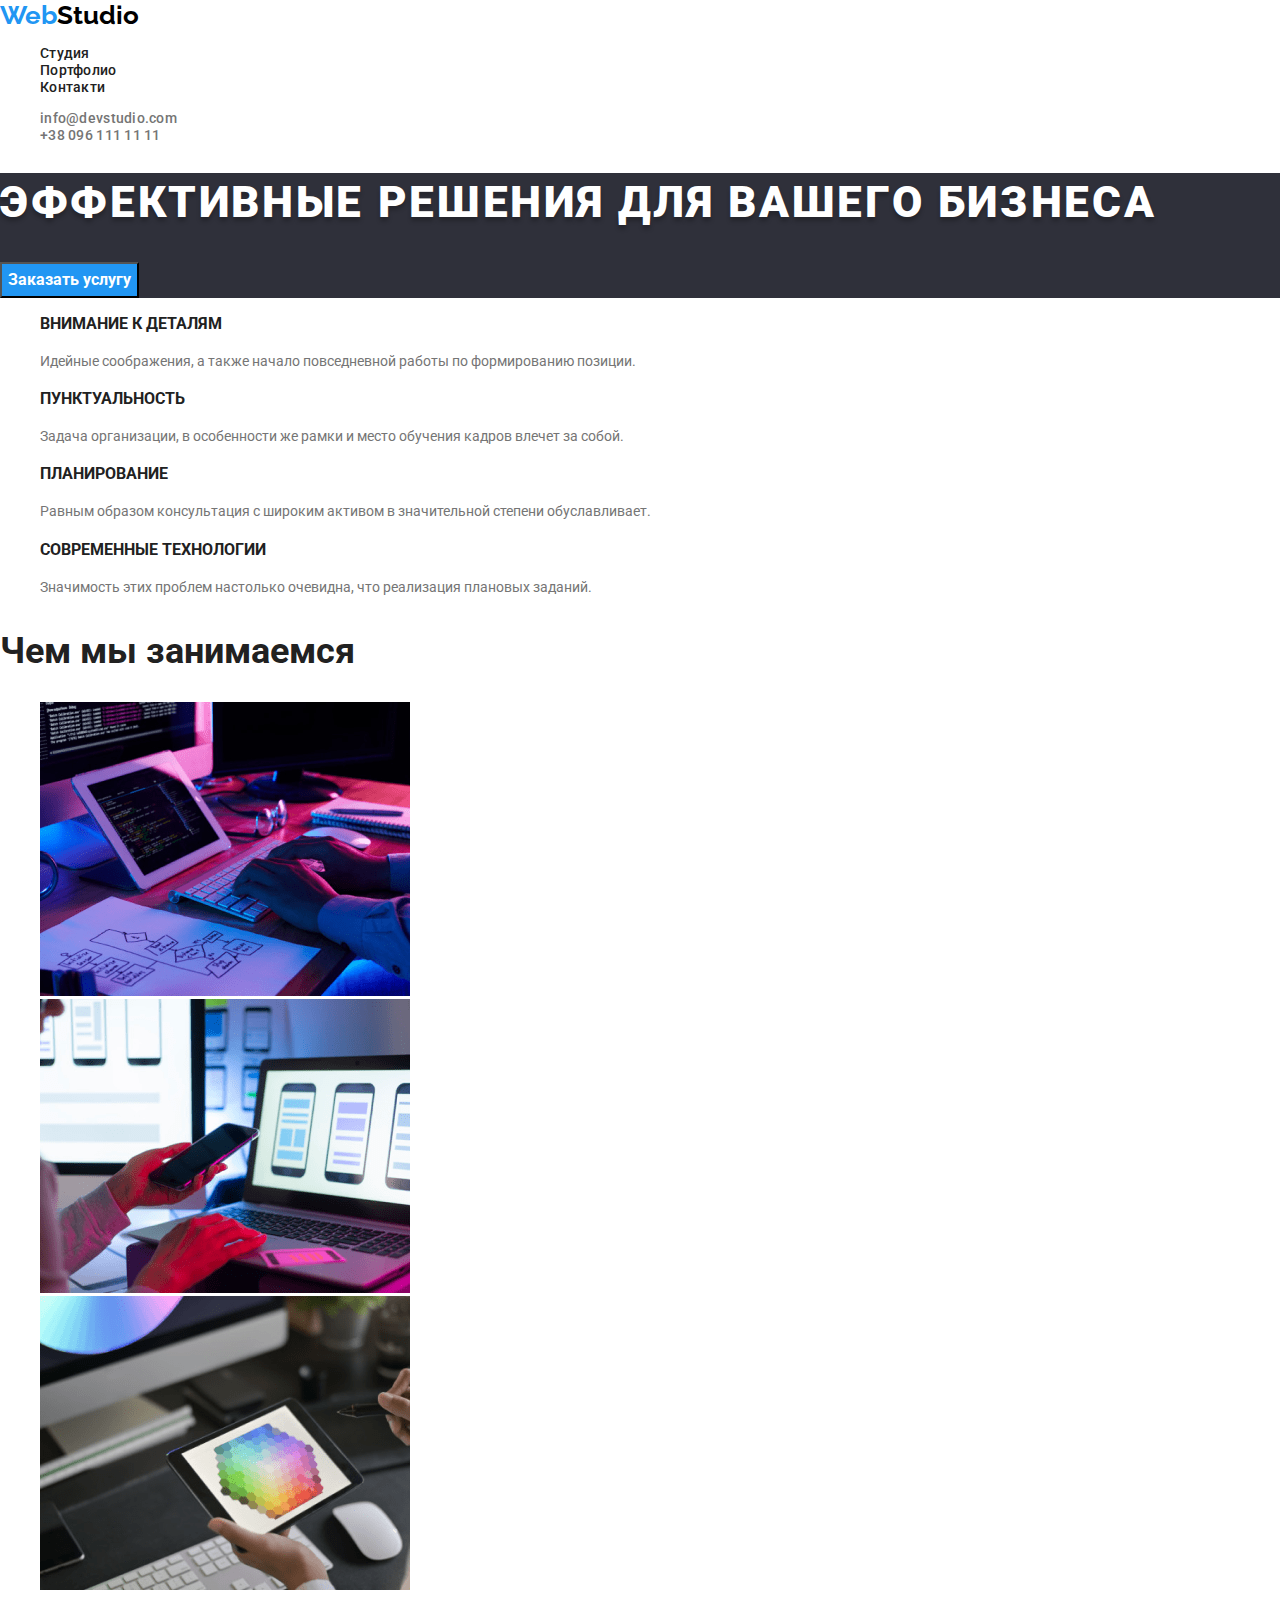
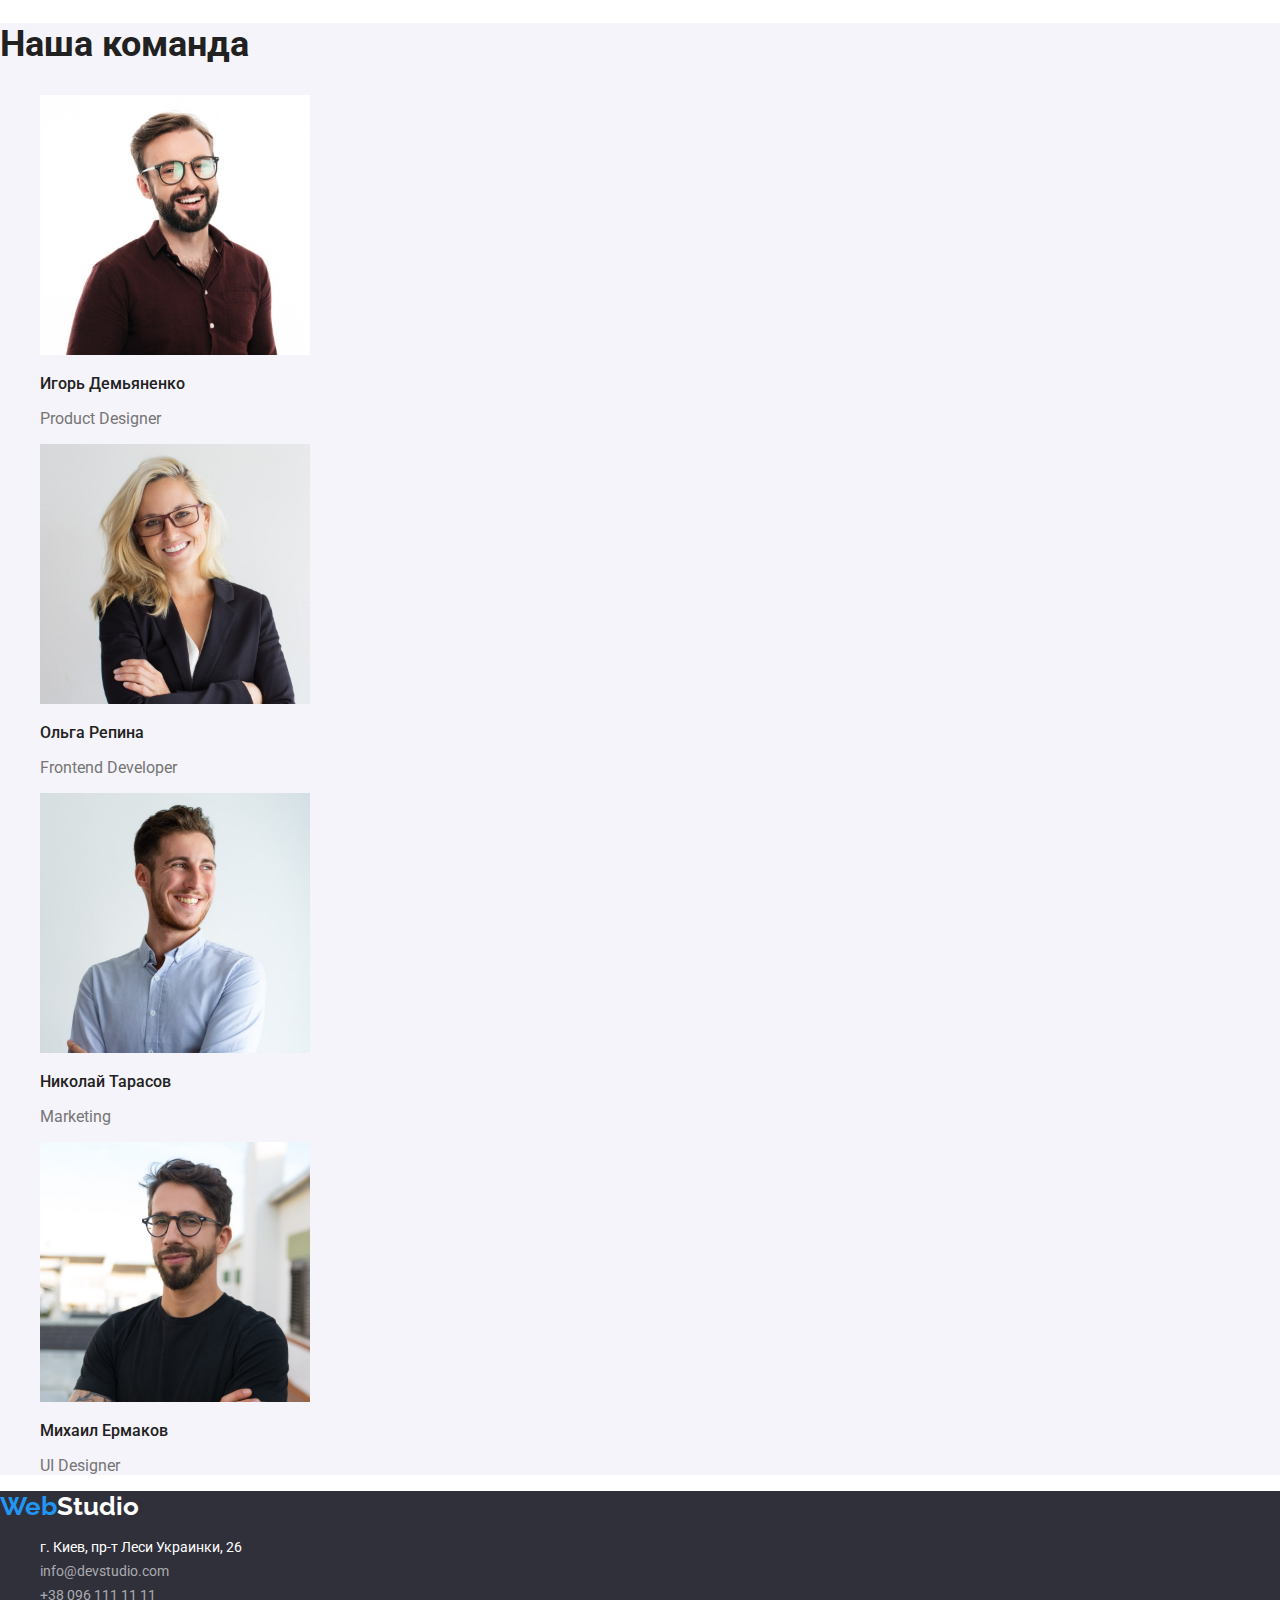
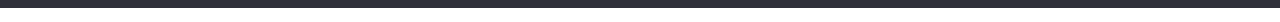
==== index.html @ 862cf03f "копіює 2 домашку" ====
<!DOCTYPE html>
<html lang="ru">
<head>
    <link rel="stylesheet" href="https://cdnjs.cloudflare.com/ajax/libs/modern-normalize/1.1.0/modern-normalize.css"
        integrity="sha512-Y0MM+V6ymRKN2zStTqzQ227DWhhp4Mzdo6gnlRnuaNCbc+YN/ZH0sBCLTM4M0oSy9c9VKiCvd4Jk44aCLrNS5Q=="
        crossorigin="anonymous" referrerpolicy="no-referrer" />
    <link rel="stylesheet" href="https://cdnjs.cloudflare.com/ajax/libs/modern-normalize/1.1.0/modern-normalize.min.css"
        integrity="sha512-wpPYUAdjBVSE4KJnH1VR1HeZfpl1ub8YT/NKx4PuQ5NmX2tKuGu6U/JRp5y+Y8XG2tV+wKQpNHVUX03MfMFn9Q=="
        crossorigin="anonymous" referrerpolicy="no-referrer" />
    <meta charset="UTF-8">
    <meta http-equiv="X-UA-Compatible" content="IE=edge">
    <meta name="viewport" content="width=Р, initial-scale=1.0">
    <title>Document</title>
    <link rel="preconnect" href="https://fonts.googleapis.com">
    <link rel="preconnect" href="https://fonts.gstatic.com" crossorigin>
    <link href="https://fonts.googleapis.com/css2?family=Raleway:wght@700&family=Roboto:wght@400;500;700;900&display=swap"
        rel="stylesheet">
    <link rel="stylesheet" href="./css/styles.css">
</head>
<body>
    <!--Шапка--> 
<header class="heder">
    <nav class="nav">
        <a href="./index.html" class="logo">Web<span class="logo-black">Studio</span> </a> 
        <ul class="site-nav">
            <li><a href="./index.html" class="heder-link">Студия</a></li>
            <li><a href="./portfolio.html" class="heder-link">Портфолио</a></li>
            <li><a href="" class="heder-link">Контакти</a></li>
        </ul>   
    </nav>
    <ul class="link-nav">
        <li>
            <a href="mailto:info@devstudio.com" class="contact-nav">info@devstudio.com</a>
        </li>
        <li>
            <a href="tel:+380961111111" class="contact-nav">+38 096 111 11 11</a>
        </li>
    </ul>
</header>

<main>
    <!--Герой-->
    <div class="hero">
        <section class="section-hero">
            <h1 class="hero-title"> Эффективные решения для вашего бизнеса</h1>
            <button type="button" class="hero-button">Заказать услугу</button>
        </section>
    </div>
    <!--Переваги-->
    <section class="benefits">
        <h2 hidden >Преимущества</h2>
        <ul class="benefits-list ">
            <li class="benefits-iten">
                <h3 class="benefits-name">Внимание к деталям</h3>
                <p class="benefits-text">Идейные соображения, а также начало повседневной работы по формированию позиции.</p>
            </li>
            <li class="benefits-iten">
                <h3 class="benefits-name">Пунктуальность</h3>
                <p class="benefits-text">Задача организации, в особенности же рамки и место обучения кадров влечет за собой.</p>
            </li>
            <li class="benefits-iten">
                <h3 class="benefits-name">Планирование</h3>
                <p class="benefits-text">Равным образом консультация с широким активом в значительной степени обуславливает.</p>
            </li>
            <li class="benefits-iten">
                <h3 class="benefits-name">Современные технологии</h3>
                <p class="benefits-text">Значимость этих проблем настолько очевидна, что реализация плановых заданий.</p>
            </li>

        </ul>
    </section>
    <!--Чим ми займаэмось-->
    <section class="work">
        <h2 class="work-title">Чем мы занимаемся</h2>
        <ul class="work-list">
            <li class="work-iten"><img src="./images/1-min.png" alt="рабата за пк" width="370" height="294" /></li>
            <li class="work-iten"><img src="./images/2-min.png" alt="рабата за смартфоном " width="370" height="294" /></li>
            <li class="work-iten"><img src="./images/3-min.png" alt="рабата за планшетом" width="370" height="294" /></li>
        </ul>
    </section>
    <!--Наша команда-->
    <section class="team">
        <h2 class="team-title">Наша команда</h2>
        <ul class="team-list" >
            <li class="team-iten"><img src="./images/igor-min.jpg" alt="Игорь Демьяненко" width="270" height="260" />
            <h3 class="team-name">Игорь Демьяненко</h3>
            <p class="team-text">Product Designer</p>
            </li>
            <li class="team-iten"><img src="./images/olga-min.jpg" alt="Ольга Репина" width="270" height="260" />
            <h3 class="team-name">Ольга Репина</h3>
            <p class="team-text">Frontend Developer</p>
            </li>
            <li class="team-iten"><img src="./images/nikolaj-min.jpg" alt="Николай Тарасов" width="270" height="260" />
            <h3 class="team-name">Николай Тарасов</h3>
            <p class="team-text">Marketing</p>
            </li>
            <li class="team-iten"><img src="./images/mihael-min.jpg" alt="Михаил Ермаков" width="270" height="260" />
            <h3 class="team-name">Михаил Ермаков</h3>
            <p class="team-text">UI Designer</p>
            </li>
        </ul>

    </section>  
    
</main>
<!--Підвал-->
<footer class="footer">
    <a href="./index.html" class="logo-footer">Web<span class="logo-white">Studio</span> </a>
    
    <address class="address">    
    <ul class="address-list">
        <li class="address-iten">
            <a href="https://goo.gl/maps/LvMUQMzCN4ZPqbAE7" target="_blank" rel="noopener noreferrer" class="address-real">г. Киев, пр-т Леси Украинки,
                26</a>
        </li>

        <li class="address-iten">
            <a href="mailto:info@devstudio.com" class="footer-link">info@devstudio.com</a>
        </li>
        <li class="address-iten">
            <a href="tel:+380961111111" class="footer-link">+38 096 111 11 11</a>
        </li>
    </ul>
    </address>
</footer>

</body>
</html>
---- css/styles.css ----
:root {
  --color-text: #757575;
  --color-title-text: #212121;
  --color-footer-hero: #2f303a;
  --color-main-background: #ffffff;
  --color-secondary-background: #f5f4fa;
  --color-link-hover: #2196f3;
  --color-logo-footer: #ffffff;
  --color-logo-header: #000000;
  --color-real-address: #ffffff;
  --color-link-address: rgba(255, 255, 255, 0.6);
  --color-title-hero: #ffffff;
}
/* колір героя і підвалу #2F303A; */
/* сірий  параграф  #757575; */
/* синій лого і навігація  #2196F3; */
/* телефон і мило в футорі  rgba(255, 255, 255, 0.6); */
/* фон хедера і основний фон background: #FFFFFF; */
/* другорядний фон карточок background: #F5F4FA; */
/* колір заголовків тексу #212121 */

/* ul {
  list-style: none;
}
a {
  text-decoration: none;
} */
.logo,
.heder-link,
.site-nav,
.link-nav,
.contact-nav,
.benefits-list,
.work-list,
.team-list,
.logo-footer,
.address-list,
.footer-link,
.address-real,
.filter-list,
.works,
.works-link {
  text-decoration: none;
  list-style: none;
}
body {
  font-family: Roboto, sans-serif;
  background: var(--color-main-background);
  color: var(--color-title-text);
  letter-spacing: 0.03e;
  font-size: 14px;
}
/* Логотип */
.logo {
  font-family: Raleway;
  font-weight: 700;
  font-size: 26px;
  line-height: 1.19;
  color: var(--color-link-hover);
}
.logo-black {
  color: var(--color-logo-header);
}
/* Навігація */
.heder-link {
  font-weight: 500;
  line-height: 1.14;
  letter-spacing: 0.02em;
  color: var(--color-title-text);
}
.heder-link:hover,
.heder-link:focus {
  color: var(--color-link-hover);
}

/* Мило і тел. в шапці */

.contact-nav {
  font-weight: 500;
  line-height: 1.14;
  letter-spacing: 0.02em;
  color: var(--color-text);
}
.contact-nav:hover,
.contact-nav:focus {
  color: var(--color-link-hover);
}

/* Герой */
.hero {
  background-color: var(--color-footer-hero);
}
.hero-title {
  font-weight: 900;
  font-size: 44px;
  line-height: 1.36;
  letter-spacing: 0.06em;
  text-transform: uppercase;
  color: var(--color-logo-footer);
  text-shadow: 0px 4px 4px rgba(0, 0, 0, 0.25);
}
.hero-button {
  font-weight: 700;
  font-size: 16px;
  line-height: 1.87;
  background: var(--color-link-hover);
  color: var(--color-main-background);
}
/* Переваги */
.benefits-name {
  text-transform: uppercase;
  font-weight: 700;
  line-height: 1.14;
}
.benefits-text {
  font-weight: 400;
  line-height: 1.71;
  color: var(--color-text);
}
/* Чим ми займаэмося */
.work-title {
  font-weight: 700;
  font-size: 36px;
  line-height: 1.17;
}
/* Наша команда */
.team {
  background: var(--color-secondary-background);
}
.team-title {
  font-weight: 700;
  font-size: 36px;
  line-height: 1.17;
}
.team-name {
  font-weight: 500;
  font-size: 16px;
  line-height: 1.19;
}
.team-text {
  font-weight: 400;
  font-size: 16px;
  line-height: 1.19;
  color: var(--color-text);
}

/* Підвал */

.footer {
  background-color: var(--color-footer-hero);
}
.address-real {
  font-style: normal;
  font-weight: 400;
  line-height: 1.71;
  color: var(--color-real-address);
}
.footer-link {
  font-style: normal;
  font-weight: 400;
  line-height: 1.71;
  color: var(--color-link-address);
}
.logo-footer {
  font-family: Raleway;
  font-style: normal;
  font-weight: 700;
  font-size: 26px;
  line-height: 1.19;
  color: var(--color-link-hover);
}
.logo-white {
  color: var(--color-logo-footer);
}

/* ----------------ПОРТФОЛІО-------------------- */

/* фільтр */
.filter-button {
  font-weight: 500;
  font-size: 16px;
  line-height: 1.62;
}
.filter-button:hover,
.filter-button:focus {
  color: var(--color-main-background);
  background-color: var(--color-link-hover);
}
/* карточки */
.works-title {
  font-weight: 700;
  font-size: 18px;
  line-height: 2;
  letter-spacing: 0.06em;
  color: var(--color-title-text);
}
.works-text {
  font-weight: 400;
  font-size: 16px;
  line-height: 1.87;
  color: var(--color-text);
}
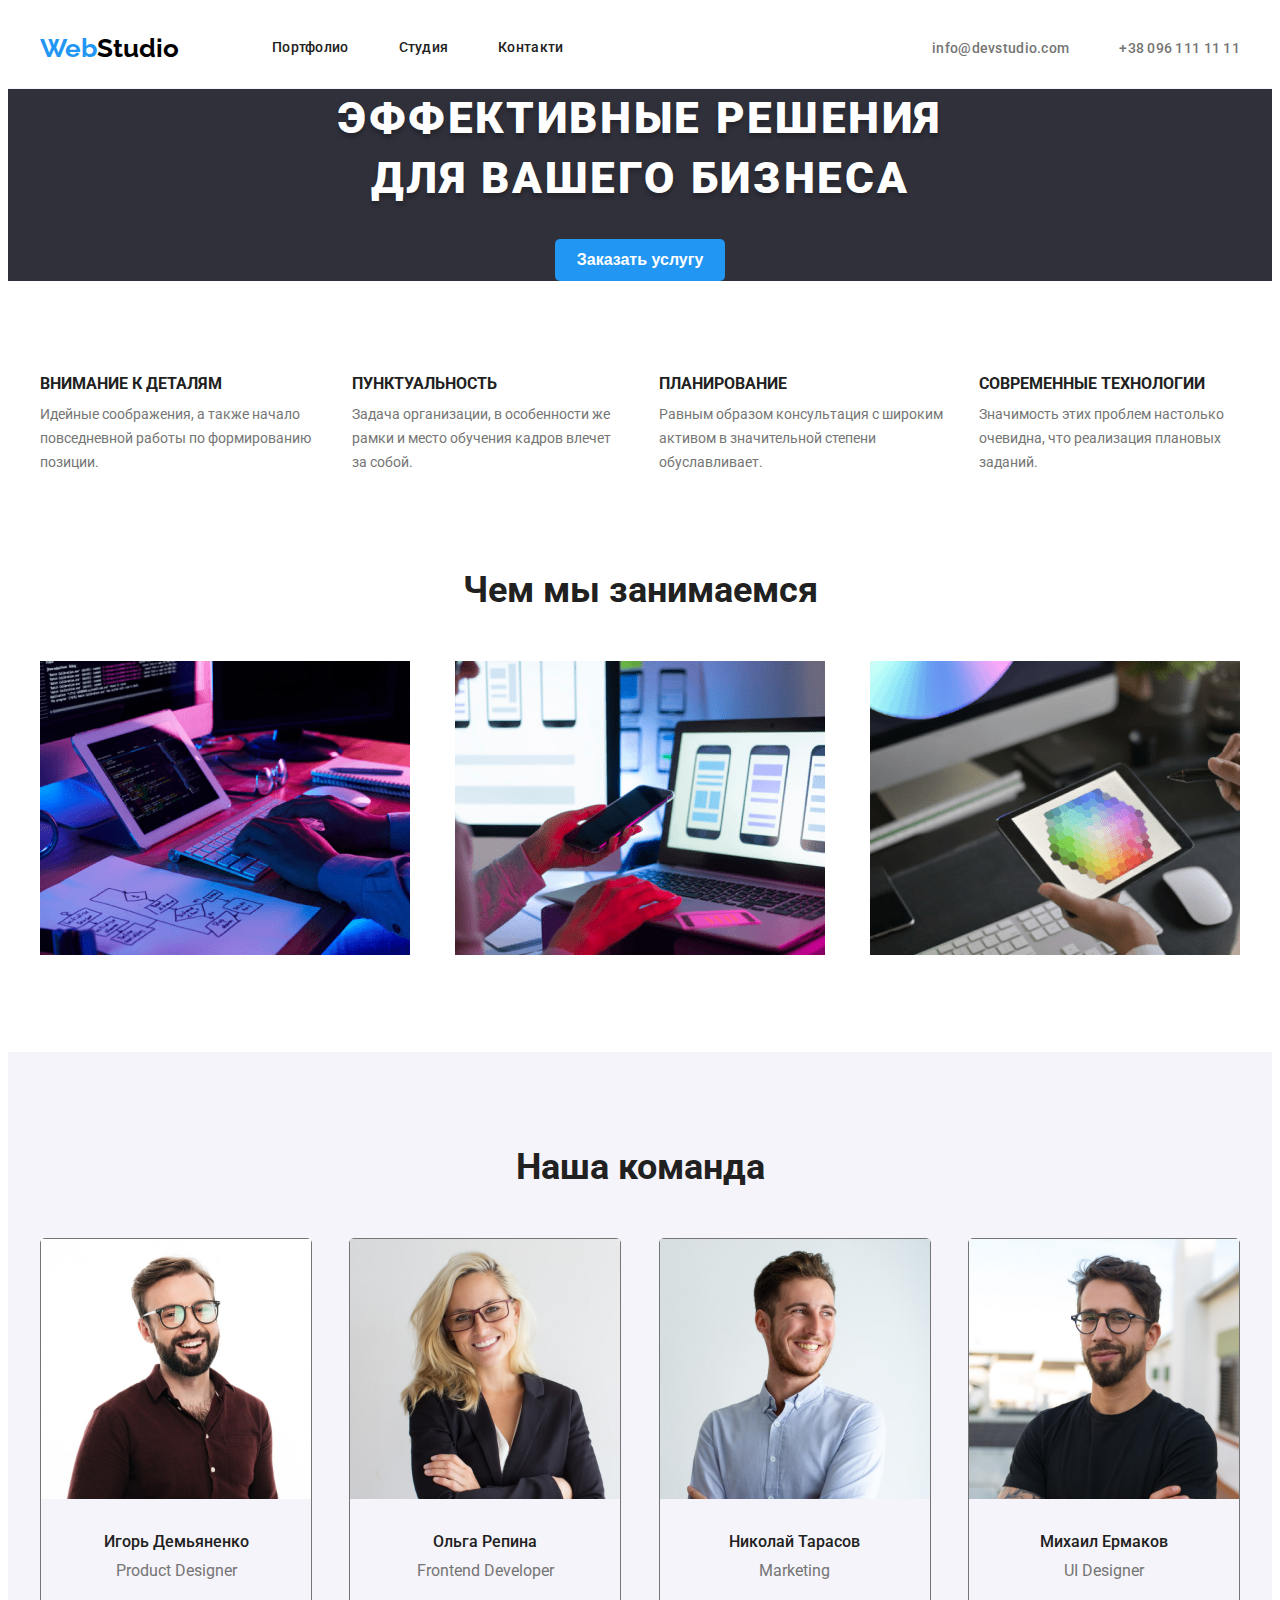
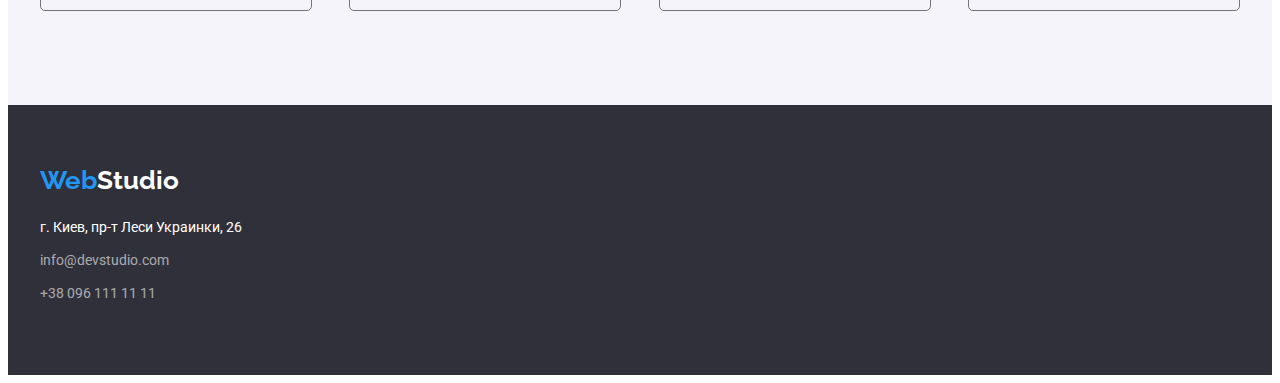
==== commit d5756d1b: "Домашку 3" ====
--- a/index.html
+++ b/index.html
@@ -1,12 +1,7 @@
 <!DOCTYPE html>
 <html lang="ru">
 <head>
-    <link rel="stylesheet" href="https://cdnjs.cloudflare.com/ajax/libs/modern-normalize/1.1.0/modern-normalize.css"
-        integrity="sha512-Y0MM+V6ymRKN2zStTqzQ227DWhhp4Mzdo6gnlRnuaNCbc+YN/ZH0sBCLTM4M0oSy9c9VKiCvd4Jk44aCLrNS5Q=="
-        crossorigin="anonymous" referrerpolicy="no-referrer" />
-    <link rel="stylesheet" href="https://cdnjs.cloudflare.com/ajax/libs/modern-normalize/1.1.0/modern-normalize.min.css"
-        integrity="sha512-wpPYUAdjBVSE4KJnH1VR1HeZfpl1ub8YT/NKx4PuQ5NmX2tKuGu6U/JRp5y+Y8XG2tV+wKQpNHVUX03MfMFn9Q=="
-        crossorigin="anonymous" referrerpolicy="no-referrer" />
+    
     <meta charset="UTF-8">
     <meta http-equiv="X-UA-Compatible" content="IE=edge">
     <meta name="viewport" content="width=Р, initial-scale=1.0">
@@ -15,41 +10,46 @@
     <link rel="preconnect" href="https://fonts.gstatic.com" crossorigin>
     <link href="https://fonts.googleapis.com/css2?family=Raleway:wght@700&family=Roboto:wght@400;500;700;900&display=swap"
         rel="stylesheet">
+    <link rel="stylesheet" href="https://cdnjs.cloudflare.com/ajax/libs/modern-normalize/1.1.0/modern-normalize.min.css"
+        integrity="sha512-wpPYUAdjBVSE4KJnH1VR1HeZfpl1ub8YT/NKx4PuQ5NmX2tKuGu6U/JRp5y+Y8XG2tV+wKQpNHVUX03MfMFn9Q=="
+        crossorigin="anonymous" referrerpolicy="no-referrer" />
     <link rel="stylesheet" href="./css/styles.css">
 </head>
 <body>
     <!--Шапка--> 
 <header class="heder">
-    <nav class="nav">
-        <a href="./index.html" class="logo">Web<span class="logo-black">Studio</span> </a> 
-        <ul class="site-nav">
-            <li><a href="./index.html" class="heder-link">Студия</a></li>
-            <li><a href="./portfolio.html" class="heder-link">Портфолио</a></li>
-            <li><a href="" class="heder-link">Контакти</a></li>
-        </ul>   
-    </nav>
-    <ul class="link-nav">
-        <li>
-            <a href="mailto:info@devstudio.com" class="contact-nav">info@devstudio.com</a>
-        </li>
-        <li>
+    <div class="heder-blok container">
+        <nav class="nav">
+          <a href="./index.html" class="logo">Web<span class="logo-black">Studio</span></a> 
+            <ul class="site-nav">
+                <li><a href="./portfolio.html" class="heder-link">Портфолио</a></li>
+                <li><a href="./index.html" class="heder-link">Студия</a></li>
+                <li><a href="" class="heder-link">Контакти</a></li>
+                </ul>   
+        </nav>
+        <ul class="link-nav">
+            <li class="iten-nav-contact">
+                <a href="mailto:info@devstudio.com" class="contact-nav">info@devstudio.com</a>
+            </li>
+            <li class="iten-nav-contact">
             <a href="tel:+380961111111" class="contact-nav">+38 096 111 11 11</a>
-        </li>
-    </ul>
+            </li>
+        </ul>
+    </div>
 </header>
-
-<main>
+ 
+        </section>
     <!--Герой-->
     <div class="hero">
         <section class="section-hero">
-            <h1 class="hero-title"> Эффективные решения для вашего бизнеса</h1>
+            <h1 class="hero-title"> Эффективные решения <br>для вашего бизнеса</h1>
             <button type="button" class="hero-button">Заказать услугу</button>
         </section>
     </div>
     <!--Переваги-->
-    <section class="benefits">
+    <section class="benefits container">
         <h2 hidden >Преимущества</h2>
-        <ul class="benefits-list ">
+        <ul class="benefits-list">
             <li class="benefits-iten">
                 <h3 class="benefits-name">Внимание к деталям</h3>
                 <p class="benefits-text">Идейные соображения, а также начало повседневной работы по формированию позиции.</p>
@@ -71,8 +71,8 @@
     </section>
     <!--Чим ми займаэмось-->
     <section class="work">
-        <h2 class="work-title">Чем мы занимаемся</h2>
-        <ul class="work-list">
+        <h2 class="work-title container">Чем мы занимаемся</h2>
+        <ul class="work-list container">
             <li class="work-iten"><img src="./images/1-min.png" alt="рабата за пк" width="370" height="294" /></li>
             <li class="work-iten"><img src="./images/2-min.png" alt="рабата за смартфоном " width="370" height="294" /></li>
             <li class="work-iten"><img src="./images/3-min.png" alt="рабата за планшетом" width="370" height="294" /></li>
@@ -80,8 +80,8 @@
     </section>
     <!--Наша команда-->
     <section class="team">
-        <h2 class="team-title">Наша команда</h2>
-        <ul class="team-list" >
+        <h2 class="team-title container">Наша команда</h2>
+        <ul class="team-list container" >
             <li class="team-iten"><img src="./images/igor-min.jpg" alt="Игорь Демьяненко" width="270" height="260" />
             <h3 class="team-name">Игорь Демьяненко</h3>
             <p class="team-text">Product Designer</p>
@@ -104,10 +104,9 @@
     
 </main>
 <!--Підвал-->
-<footer class="footer">
+<footer class="footer"> 
+    <address class="address container"> 
     <a href="./index.html" class="logo-footer">Web<span class="logo-white">Studio</span> </a>
-    
-    <address class="address">    
     <ul class="address-list">
         <li class="address-iten">
             <a href="https://goo.gl/maps/LvMUQMzCN4ZPqbAE7" target="_blank" rel="noopener noreferrer" class="address-real">г. Киев, пр-т Леси Украинки,
--- a/css/styles.css
+++ b/css/styles.css
@@ -18,13 +18,28 @@
 /* фон хедера і основний фон background: #FFFFFF; */
 /* другорядний фон карточок background: #F5F4FA; */
 /* колір заголовків тексу #212121 */
-
+/* ----------------------------------- */
+button {
+  cursor: pointer;
+}
 /* ul {
   list-style: none;
 }
 a {
   text-decoration: none;
 } */
+/* ------------------------------------ */
+/* Глобальний border-box */
+html {
+  box-sizing: border-box;
+}
+
+*,
+*::before,
+*::after {
+  box-sizing: border-box;
+}
+/* ----------------------------------- */
 .logo,
 .heder-link,
 .site-nav,
@@ -43,6 +58,8 @@
   text-decoration: none;
   list-style: none;
 }
+/* ----------------------------------------*/
+/* outline: 2px solid tomano; */
 body {
   font-family: Roboto, sans-serif;
   background: var(--color-main-background);
@@ -62,19 +79,64 @@
   color: var(--color-logo-header);
 }
 /* Навігація */
+
+.heder {
+  border-bottom-width: 1px;
+  border-bottom-style: solid;
+  border-bottom-color: var(--color-secondary-background);
+}
+
+.nav {
+  display: flex;
+  align-items: center;
+}
+
+.heder-blok {
+  display: flex;
+  align-items: center;
+}
+
+.link-nav {
+  display: flex;
+  margin-left: auto;
+
+  margin-top: 0px;
+  margin-bottom: 0px;
+}
+
+.site-nav {
+  display: flex;
+  margin-left: 93px;
+
+  margin-top: 0px;
+  margin-bottom: 0px;
+  padding: 0px;
+}
 .heder-link {
+  display: block;
+  padding-top: 32px;
+  padding-bottom: 32px;
+
   font-weight: 500;
   line-height: 1.14;
   letter-spacing: 0.02em;
   color: var(--color-title-text);
 }
+.site-nav li:not(:last-child) {
+  margin-right: 50px;
+}
 .heder-link:hover,
 .heder-link:focus {
   color: var(--color-link-hover);
 }
 
 /* Мило і тел. в шапці */
-
+.link-nav li:not(:last-child) {
+  margin-right: 50px;
+}
+.link-nav {
+  padding: 0px;
+}
 .contact-nav {
   font-weight: 500;
   line-height: 1.14;
@@ -88,9 +150,14 @@
 
 /* Герой */
 .hero {
+  margin-top: 0px;
+  margin-bottom: 94px;
   background-color: var(--color-footer-hero);
 }
 .hero-title {
+  margin-top: 0px;
+  margin-bottom: 30px;
+
   font-weight: 900;
   font-size: 44px;
   line-height: 1.36;
@@ -100,53 +167,125 @@
   text-shadow: 0px 4px 4px rgba(0, 0, 0, 0.25);
 }
 .hero-button {
+  border: 0;
+  border-radius: 5px;
+  padding: 6px 22px;
+
   font-weight: 700;
   font-size: 16px;
   line-height: 1.87;
   background: var(--color-link-hover);
   color: var(--color-main-background);
 }
+.section-hero {
+  text-align: center;
+}
 /* Переваги */
+.benefits {
+  margin-top: 0px;
+  margin-bottom: 94px;
+}
+.benefits-list {
+  display: flex;
+}
+.benefits-list li:not(:last-child) {
+  margin-right: 30px;
+}
+
 .benefits-name {
+  margin-top: 0px;
+  margin-bottom: 10px;
+
   text-transform: uppercase;
   font-weight: 700;
   line-height: 1.14;
 }
 .benefits-text {
+  margin-top: 0px;
+  margin-bottom: 0px;
+
   font-weight: 400;
   line-height: 1.71;
   color: var(--color-text);
 }
 /* Чим ми займаэмося */
+.work {
+  padding-bottom: 0px;
+}
 .work-title {
+  margin-top: 0px;
+  margin-bottom: 50px;
+
   font-weight: 700;
   font-size: 36px;
   line-height: 1.17;
+  text-align: center;
+}
+.benefits-list {
+  justify-content: space-between;
+  margin: 0px;
+  padding: 0px;
+}
+.work-list {
+  justify-content: space-between;
+  display: flex;
+  margin-top: 0px;
+  margin-bottom: 94px;
 }
 /* Наша команда */
 .team {
+  padding-top: 94px;
+  padding-bottom: 94px;
+
   background: var(--color-secondary-background);
 }
+.team-list {
+  display: flex;
+  justify-content: space-between;
+  margin-top: 0px;
+  margin-bottom: 0px;
+}
 .team-title {
+  margin-top: 0px;
+  margin-bottom: 50px;
+
   font-weight: 700;
   font-size: 36px;
   line-height: 1.17;
+  text-align: center;
 }
 .team-name {
+  margin-top: 30px;
+  margin-bottom: 10px;
+
   font-weight: 500;
   font-size: 16px;
   line-height: 1.19;
 }
 .team-text {
+  margin-top: 0px;
+  margin-bottom: 30px;
+
   font-weight: 400;
   font-size: 16px;
   line-height: 1.19;
   color: var(--color-text);
 }
+.team-iten {
+  display: block;
+  border-width: 1px;
+  border-style: solid;
+  border-color: var(--color-text);
+  border-radius: 5px;
+  text-align: center;
+}
 
 /* Підвал */
 
 .footer {
+  padding-top: 60px;
+  padding-bottom: 60px;
+
   background-color: var(--color-footer-hero);
 }
 .address-real {
@@ -162,6 +301,9 @@
   color: var(--color-link-address);
 }
 .logo-footer {
+  display: block;
+  margin-bottom: 20px;
+
   font-family: Raleway;
   font-style: normal;
   font-weight: 700;
@@ -172,22 +314,65 @@
 .logo-white {
   color: var(--color-logo-footer);
 }
-
+.address-list {
+  margin-top: 0px;
+  margin-bottom: 0px;
+  padding: 0px;
+}
+.address-iten {
+  margin-bottom: 9px;
+}
 /* ----------------ПОРТФОЛІО-------------------- */
 
-/* фільтр */
+/* фільтр-кнопки */
 .filter-button {
+  border: 0;
+  border-radius: 5px;
+  padding: 6px 22px;
+
   font-weight: 500;
   font-size: 16px;
   line-height: 1.62;
 }
 .filter-button:hover,
 .filter-button:focus {
-  color: var(--color-main-background);
+  color: var(--color-title-hero);
   background-color: var(--color-link-hover);
 }
-/* карточки */
+.filter-iten:not(:last-child) {
+  margin-right: 8px;
+}
+
+.filter-list {
+  display: flex;
+  justify-content: center;
+  margin-top: 94px;
+  margin-bottom: 50px;
+}
+
+/* Карточки */
+.works-iten:nth-child(n + 7) {
+  margin-bottom: 94px;
+}
+.works-iten {
+  margin-bottom: 30px;
+  border-width: 1px;
+  border-style: solid;
+  border-color: var(--color-secondary-background);
+}
+
+.works {
+  display: block;
+  display: flex;
+  flex-wrap: wrap;
+  justify-content: space-between;
+  margin-top: 0px;
+  margin-bottom: 0px;
+}
+
 .works-title {
+  margin: 20px 24px 4px;
+
   font-weight: 700;
   font-size: 18px;
   line-height: 2;
@@ -195,8 +380,17 @@
   color: var(--color-title-text);
 }
 .works-text {
+  margin: 0px 24px 20px;
+
   font-weight: 400;
   font-size: 16px;
   line-height: 1.87;
   color: var(--color-text);
 }
+/* Контейнер */
+.container {
+  width: 1230px;
+  padding: 0px 15px;
+  margin-left: auto;
+  margin-right: auto;
+}
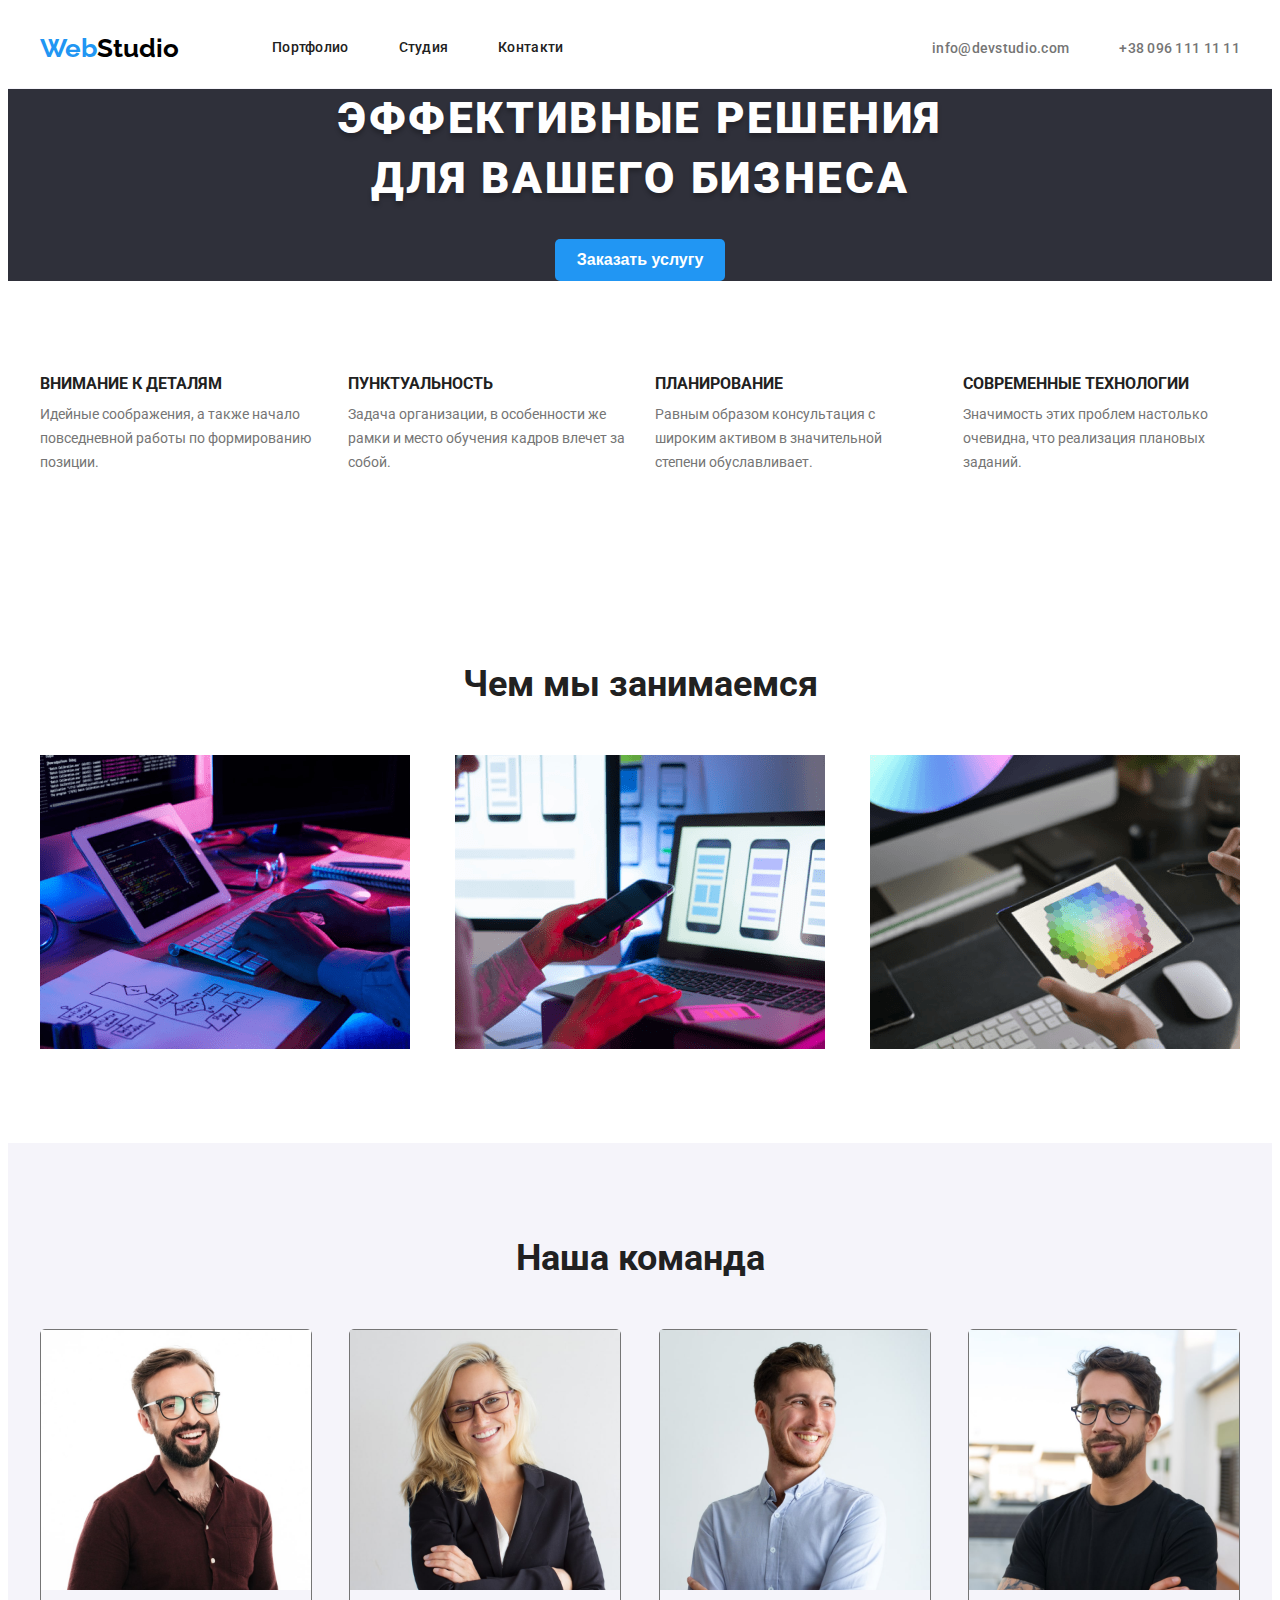
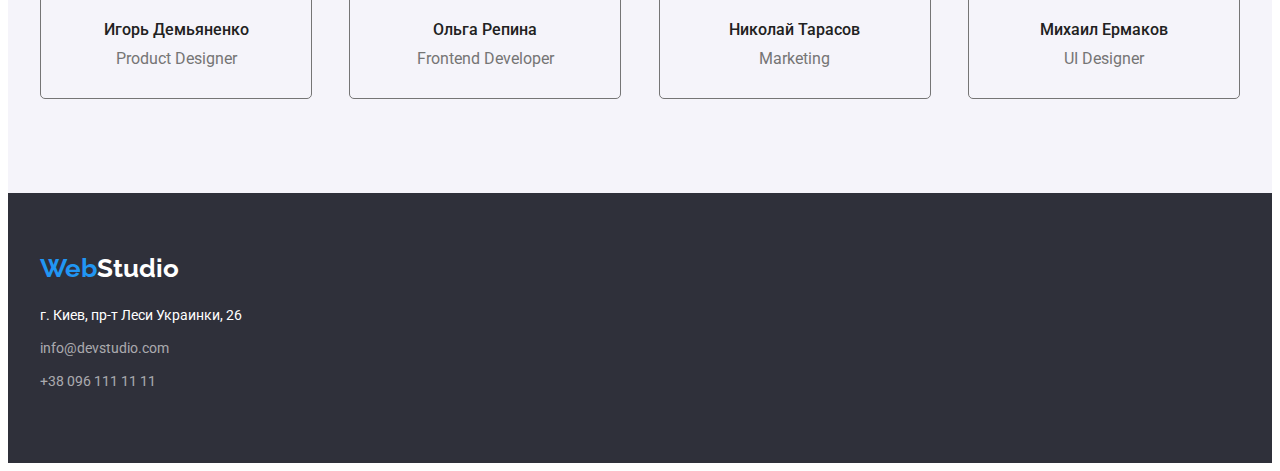
==== commit 10192613: "фіксить до вимог дз 3" ====
--- a/index.html
+++ b/index.html
@@ -16,29 +16,29 @@
     <link rel="stylesheet" href="./css/styles.css">
 </head>
 <body>
-    <!--Шапка--> 
-<header class="heder">
-    <div class="heder-blok container">
-        <nav class="nav">
-          <a href="./index.html" class="logo">Web<span class="logo-black">Studio</span></a> 
-            <ul class="site-nav">
-                <li><a href="./portfolio.html" class="heder-link">Портфолио</a></li>
-                <li><a href="./index.html" class="heder-link">Студия</a></li>
-                <li><a href="" class="heder-link">Контакти</a></li>
-                </ul>   
-        </nav>
-        <ul class="link-nav">
-            <li class="iten-nav-contact">
-                <a href="mailto:info@devstudio.com" class="contact-nav">info@devstudio.com</a>
-            </li>
-            <li class="iten-nav-contact">
-            <a href="tel:+380961111111" class="contact-nav">+38 096 111 11 11</a>
-            </li>
-        </ul>
-    </div>
-</header>
- 
-        </section>
+    <!--Шапка-->
+    <header class="heder">
+        <div class="heder-blok container">
+            <nav class="nav">
+                <a href="./index.html" class="logo">Web<span class="logo-black">Studio</span></a>
+                <ul class="site-nav">
+                    <li><a href="./portfolio.html" class="heder-link">Портфолио</a></li>
+                    <li><a href="./index.html" class="heder-link">Студия</a></li>
+                    <li><a href="" class="heder-link">Контакти</a></li>
+                </ul>
+            </nav>
+            <ul class="link-nav">
+                <li class="iten-nav-contact">
+                    <a href="mailto:info@devstudio.com" class="contact-nav">info@devstudio.com</a>
+                </li>
+                <li class="iten-nav-contact">
+                    <a href="tel:+380961111111" class="contact-nav">+38 096 111 11 11</a>
+                </li>
+            </ul>
+        </div>
+    </header>
+
+<main>
     <!--Герой-->
     <div class="hero">
         <section class="section-hero">
@@ -47,9 +47,9 @@
         </section>
     </div>
     <!--Переваги-->
-    <section class="benefits container">
-        <h2 hidden >Преимущества</h2>
-        <ul class="benefits-list">
+    <section class="section">
+        <h2 hidden>Преимущества</h2>
+        <ul class="benefits-list container">
             <li class="benefits-iten">
                 <h3 class="benefits-name">Внимание к деталям</h3>
                 <p class="benefits-text">Идейные соображения, а также начало повседневной работы по формированию позиции.</p>
@@ -66,11 +66,10 @@
                 <h3 class="benefits-name">Современные технологии</h3>
                 <p class="benefits-text">Значимость этих проблем настолько очевидна, что реализация плановых заданий.</p>
             </li>
-
         </ul>
     </section>
     <!--Чим ми займаэмось-->
-    <section class="work">
+    <section class="work section">
         <h2 class="work-title container">Чем мы занимаемся</h2>
         <ul class="work-list container">
             <li class="work-iten"><img src="./images/1-min.png" alt="рабата за пк" width="370" height="294" /></li>
@@ -79,7 +78,7 @@
         </ul>
     </section>
     <!--Наша команда-->
-    <section class="team">
+    <section class="team section">
         <h2 class="team-title container">Наша команда</h2>
         <ul class="team-list container" >
             <li class="team-iten"><img src="./images/igor-min.jpg" alt="Игорь Демьяненко" width="270" height="260" />
--- a/css/styles.css
+++ b/css/styles.css
@@ -40,6 +40,7 @@
   box-sizing: border-box;
 }
 /* ----------------------------------- */
+
 .logo,
 .heder-link,
 .site-nav,
@@ -67,6 +68,13 @@
   letter-spacing: 0.03e;
   font-size: 14px;
 }
+
+/* .list {
+  list-style: none;
+}
+.link {
+  text-decoration: none;
+} */
 /* Логотип */
 .logo {
   font-family: Raleway;
@@ -150,8 +158,6 @@
 
 /* Герой */
 .hero {
-  margin-top: 0px;
-  margin-bottom: 94px;
   background-color: var(--color-footer-hero);
 }
 .hero-title {
@@ -181,16 +187,17 @@
   text-align: center;
 }
 /* Переваги */
-.benefits {
-  margin-top: 0px;
-  margin-bottom: 94px;
-}
+
 .benefits-list {
   display: flex;
 }
-.benefits-list li:not(:last-child) {
+
+.benefits-iten {
+  width: calc((100% - 90px) / 4);
+}
+/* .benefits-iten:not(:last-child) {
   margin-right: 30px;
-}
+} */
 
 .benefits-name {
   margin-top: 0px;
@@ -209,10 +216,8 @@
   color: var(--color-text);
 }
 /* Чим ми займаэмося */
-.work {
-  padding-bottom: 0px;
-}
-.work-title {
+
+.work h2 {
   margin-top: 0px;
   margin-bottom: 50px;
 
@@ -223,29 +228,26 @@
 }
 .benefits-list {
   justify-content: space-between;
-  margin: 0px;
-  padding: 0px;
 }
 .work-list {
   justify-content: space-between;
   display: flex;
-  margin-top: 0px;
-  margin-bottom: 94px;
+}
+.work-iten img {
+  display: block;
 }
 /* Наша команда */
 .team {
-  padding-top: 94px;
-  padding-bottom: 94px;
-
   background: var(--color-secondary-background);
 }
 .team-list {
   display: flex;
   justify-content: space-between;
-  margin-top: 0px;
-  margin-bottom: 0px;
-}
-.team-title {
+}
+.team-iten img {
+  display: block;
+}
+.team h2 {
   margin-top: 0px;
   margin-bottom: 50px;
 
@@ -346,13 +348,17 @@
 .filter-list {
   display: flex;
   justify-content: center;
-  margin-top: 94px;
+}
+.filter ul {
   margin-bottom: 50px;
 }
-
 /* Карточки */
+.works-iten img {
+  display: block;
+}
+
 .works-iten:nth-child(n + 7) {
-  margin-bottom: 94px;
+  margin-bottom: 0px;
 }
 .works-iten {
   margin-bottom: 30px;
@@ -388,9 +394,11 @@
   color: var(--color-text);
 }
 /* Контейнер */
+.section {
+  padding: 94px 0px;
+}
 .container {
   width: 1230px;
   padding: 0px 15px;
-  margin-left: auto;
-  margin-right: auto;
-}
+  margin: 0px auto;
+}
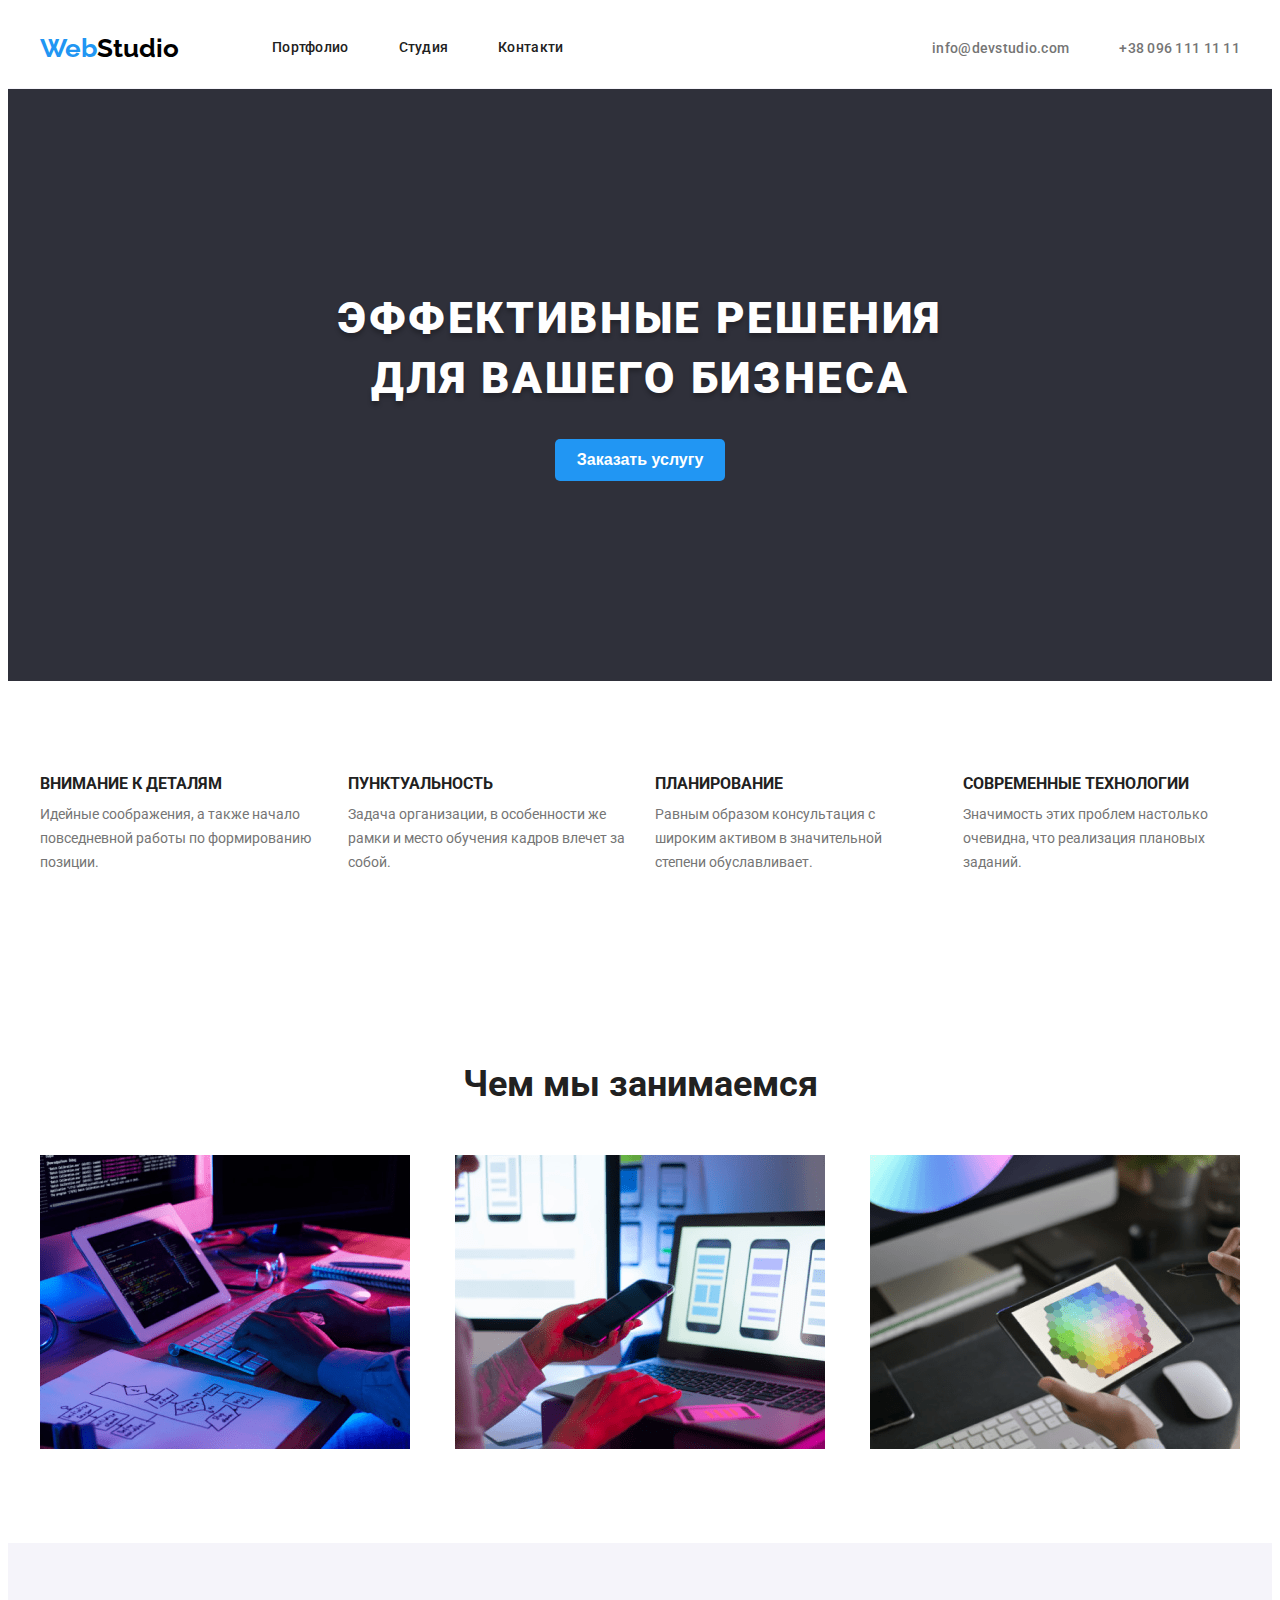
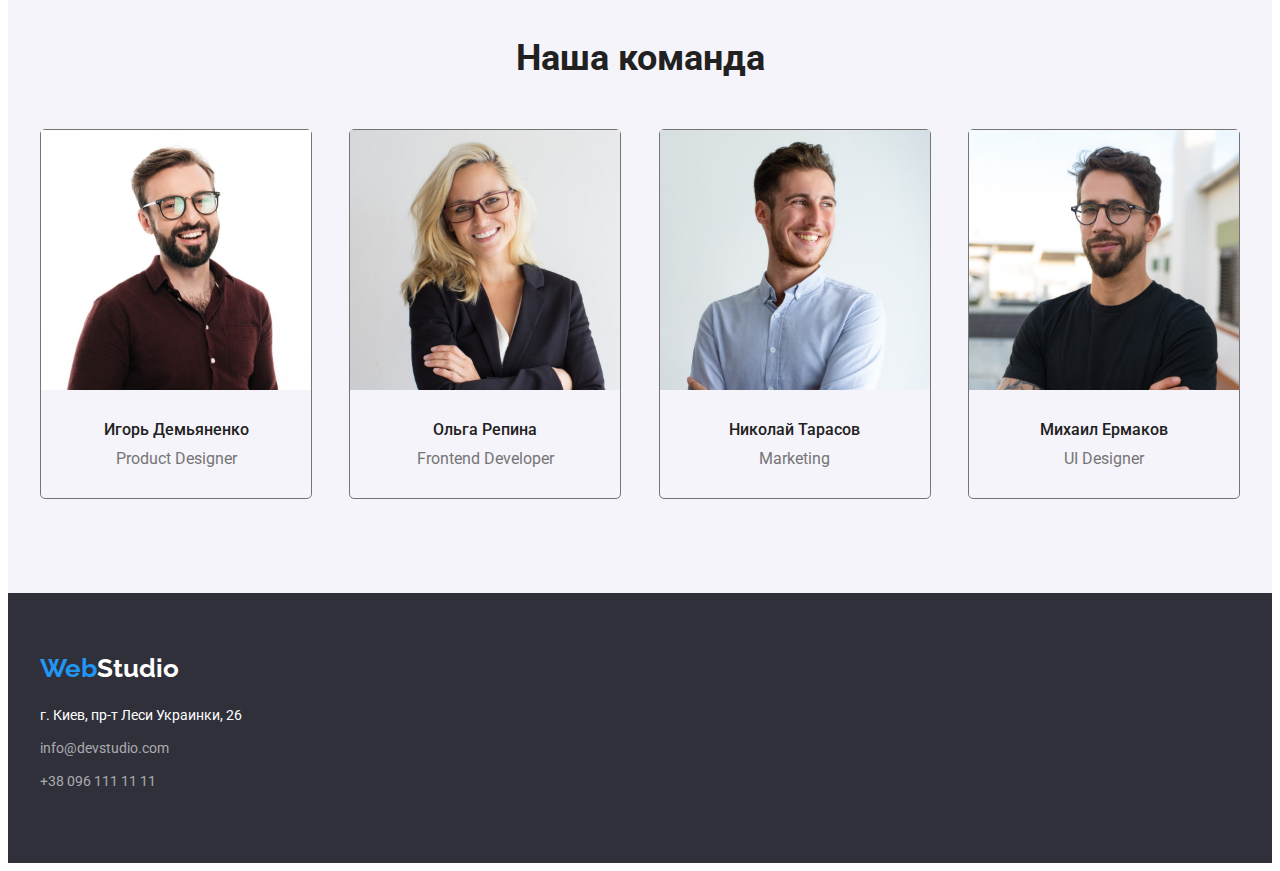
==== commit 910fc1ff: "доробив герой" ====
--- a/index.html
+++ b/index.html
@@ -42,7 +42,7 @@
     <!--Герой-->
     <div class="hero">
         <section class="section-hero">
-            <h1 class="hero-title"> Эффективные решения <br>для вашего бизнеса</h1>
+            <h1 class="hero-title"> Эффективные решения для вашего бизнеса</h1>
             <button type="button" class="hero-button">Заказать услугу</button>
         </section>
     </div>
--- a/css/styles.css
+++ b/css/styles.css
@@ -158,11 +158,12 @@
 
 /* Герой */
 .hero {
+  padding: 200px 0px;
   background-color: var(--color-footer-hero);
 }
 .hero-title {
-  margin-top: 0px;
-  margin-bottom: 30px;
+  width: 696px;
+  margin: 0px auto 30px;
 
   font-weight: 900;
   font-size: 44px;
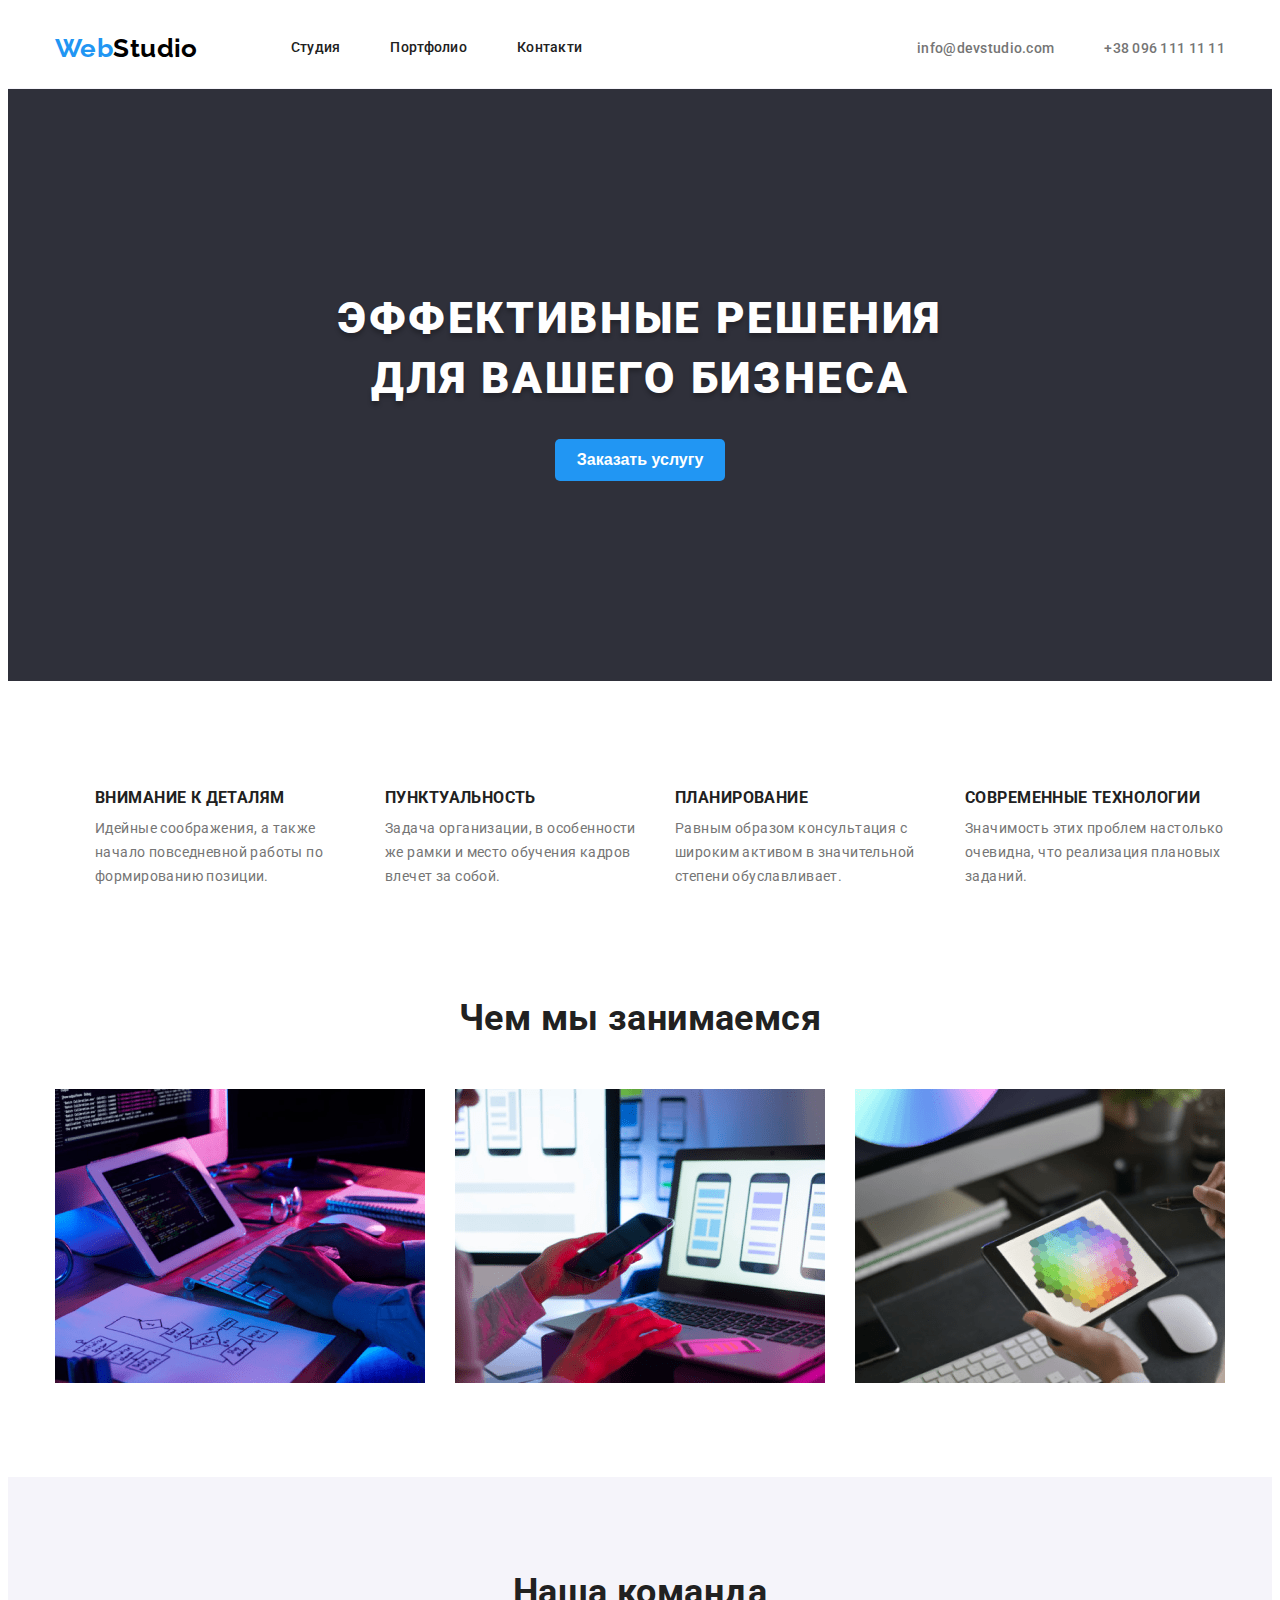
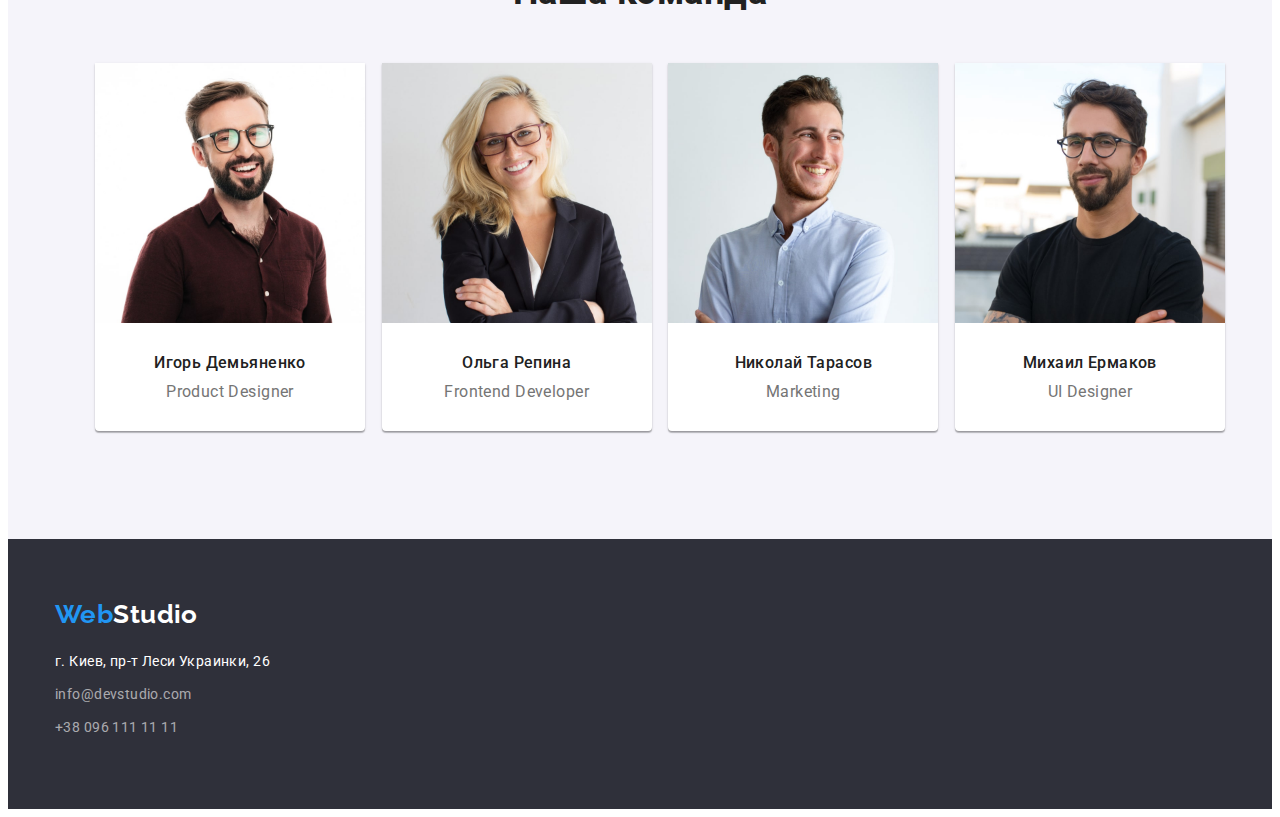
==== commit 671c267c: "правки ментора роботи 3" ====
--- a/index.html
+++ b/index.html
@@ -22,8 +22,8 @@
             <nav class="nav">
                 <a href="./index.html" class="logo">Web<span class="logo-black">Studio</span></a>
                 <ul class="site-nav">
+                    <li><a href="./index.html" class="heder-link">Студия</a></li>
                     <li><a href="./portfolio.html" class="heder-link">Портфолио</a></li>
-                    <li><a href="./index.html" class="heder-link">Студия</a></li>
                     <li><a href="" class="heder-link">Контакти</a></li>
                 </ul>
             </nav>
@@ -40,65 +40,72 @@
 
 <main>
     <!--Герой-->
-    <div class="hero">
-        <section class="section-hero">
+    
+    <section class="section-hero">
+        <div class="hero сontainer">
             <h1 class="hero-title"> Эффективные решения для вашего бизнеса</h1>
             <button type="button" class="hero-button">Заказать услугу</button>
-        </section>
-    </div>
+        </div>
+    </section>
+   
     <!--Переваги-->
     <section class="section">
-        <h2 hidden>Преимущества</h2>
-        <ul class="benefits-list container">
-            <li class="benefits-iten">
-                <h3 class="benefits-name">Внимание к деталям</h3>
-                <p class="benefits-text">Идейные соображения, а также начало повседневной работы по формированию позиции.</p>
-            </li>
-            <li class="benefits-iten">
-                <h3 class="benefits-name">Пунктуальность</h3>
-                <p class="benefits-text">Задача организации, в особенности же рамки и место обучения кадров влечет за собой.</p>
-            </li>
-            <li class="benefits-iten">
-                <h3 class="benefits-name">Планирование</h3>
-                <p class="benefits-text">Равным образом консультация с широким активом в значительной степени обуславливает.</p>
-            </li>
+        <div class="container">
+           <h2 hidden>Преимущества</h2>
+           <ul class="benefits-list">
+               <li class="benefits-iten">
+                   <h3 class="benefits-name">Внимание к деталям</h3>
+                   <p class="benefits-text">Идейные соображения, а также начало повседневной работы по формированию позиции.</p>
+               </li>
+               <li class="benefits-iten">
+                   <h3 class="benefits-name">Пунктуальность</h3>
+                   <p class="benefits-text">Задача организации, в особенности же рамки и место обучения кадров влечет за собой.</p>
+               </li>
+               <li class="benefits-iten">
+                   <h3 class="benefits-name">Планирование</h3>
+                   <p class="benefits-text">Равным образом консультация с широким активом в значительной степени обуславливает.</p>
+               </li>
             <li class="benefits-iten">
                 <h3 class="benefits-name">Современные технологии</h3>
                 <p class="benefits-text">Значимость этих проблем настолько очевидна, что реализация плановых заданий.</p>
-            </li>
-        </ul>
+               </li>
+           </ul>
+        </div>
     </section>
     <!--Чим ми займаэмось-->
-    <section class="work section">
-        <h2 class="work-title container">Чем мы занимаемся</h2>
-        <ul class="work-list container">
-            <li class="work-iten"><img src="./images/1-min.png" alt="рабата за пк" width="370" height="294" /></li>
-            <li class="work-iten"><img src="./images/2-min.png" alt="рабата за смартфоном " width="370" height="294" /></li>
-            <li class="work-iten"><img src="./images/3-min.png" alt="рабата за планшетом" width="370" height="294" /></li>
-        </ul>
+    <section class="work">
+        <div class=" container">   
+           <h2 class="work-title">Чем мы занимаемся</h2>
+           <ul class="work-list">
+               <li class="work-iten"><img src="./images/1-min.png" alt="рабата за пк" width="370" height="294" /></li>
+               <li class="work-iten"><img src="./images/2-min.png" alt="рабата за смартфоном " width="370" height="294" /></li>
+               <li class="work-iten"><img src="./images/3-min.png" alt="рабата за планшетом" width="370" height="294" /></li>
+           </ul>
+        </div>
     </section>
     <!--Наша команда-->
     <section class="team section">
-        <h2 class="team-title container">Наша команда</h2>
-        <ul class="team-list container" >
-            <li class="team-iten"><img src="./images/igor-min.jpg" alt="Игорь Демьяненко" width="270" height="260" />
-            <h3 class="team-name">Игорь Демьяненко</h3>
-            <p class="team-text">Product Designer</p>
-            </li>
-            <li class="team-iten"><img src="./images/olga-min.jpg" alt="Ольга Репина" width="270" height="260" />
-            <h3 class="team-name">Ольга Репина</h3>
-            <p class="team-text">Frontend Developer</p>
-            </li>
-            <li class="team-iten"><img src="./images/nikolaj-min.jpg" alt="Николай Тарасов" width="270" height="260" />
-            <h3 class="team-name">Николай Тарасов</h3>
-            <p class="team-text">Marketing</p>
-            </li>
-            <li class="team-iten"><img src="./images/mihael-min.jpg" alt="Михаил Ермаков" width="270" height="260" />
-            <h3 class="team-name">Михаил Ермаков</h3>
-            <p class="team-text">UI Designer</p>
-            </li>
-        </ul>
-
+        <div class="container">
+           <h2 class="team-title">Наша команда</h2>
+           <ul class="team-list " >
+               <li class="team-iten"><img src="./images/igor-min.jpg" alt="Игорь Демьяненко" width="270" height="260" />
+                  <h3 class="team-name">Игорь Демьяненко</h3>
+                  <p class="team-text">Product Designer</p>
+               </li>
+               <li class="team-iten"><img src="./images/olga-min.jpg" alt="Ольга Репина" width="270" height="260" />
+                  <h3 class="team-name">Ольга Репина</h3>
+                  <p class="team-text">Frontend Developer</p>
+               </li>
+               <li class="team-iten"><img src="./images/nikolaj-min.jpg" alt="Николай Тарасов" width="270" height="260" />
+                  <h3 class="team-name">Николай Тарасов</h3>
+                  <p class="team-text">Marketing</p>
+               </li>
+                  <li class="team-iten"><img src="./images/mihael-min.jpg" alt="Михаил Ермаков" width="270" height="260" />
+                  <h3 class="team-name">Михаил Ермаков</h3>
+               <p class="team-text">UI Designer</p>
+              </li>
+           </ul>
+        </div>
     </section>  
     
 </main>
--- a/css/styles.css
+++ b/css/styles.css
@@ -65,7 +65,7 @@
   font-family: Roboto, sans-serif;
   background: var(--color-main-background);
   color: var(--color-title-text);
-  letter-spacing: 0.03e;
+  letter-spacing: 0.03em;
   font-size: 14px;
 }
 
@@ -157,7 +157,7 @@
 }
 
 /* Герой */
-.hero {
+.section-hero {
   padding: 200px 0px;
   background-color: var(--color-footer-hero);
 }
@@ -217,6 +217,10 @@
   color: var(--color-text);
 }
 /* Чим ми займаэмося */
+.work {
+  padding-top: 0px;
+  padding-bottom: 94px;
+}
 
 .work h2 {
   margin-top: 0px;
@@ -233,6 +237,8 @@
 .work-list {
   justify-content: space-between;
   display: flex;
+  margin: 0px;
+  padding: 0px;
 }
 .work-iten img {
   display: block;
@@ -276,11 +282,11 @@
 }
 .team-iten {
   display: block;
-  border-width: 1px;
-  border-style: solid;
-  border-color: var(--color-text);
-  border-radius: 5px;
   text-align: center;
+  background: var(--color-title-hero);
+  box-shadow: 0px 1px 3px rgba(0, 0, 0, 0.12), 0px 1px 1px rgba(0, 0, 0, 0.14),
+    0px 2px 1px rgba(0, 0, 0, 0.2);
+  border-radius: 0px 0px 4px 4px;
 }
 
 /* Підвал */
@@ -349,10 +355,11 @@
 .filter-list {
   display: flex;
   justify-content: center;
-}
-.filter ul {
+  padding: 0px;
+  margin-top: 0px;
   margin-bottom: 50px;
 }
+
 /* Карточки */
 .works-iten img {
   display: block;
@@ -363,12 +370,13 @@
 }
 .works-iten {
   margin-bottom: 30px;
-  border-width: 1px;
-  border-style: solid;
-  border-color: var(--color-secondary-background);
+  background: #ffffff;
+  border: 1px solid #eeeeee;
+  box-sizing: border-box;
 }
 
 .works {
+  padding: 0px;
   display: block;
   display: flex;
   flex-wrap: wrap;
@@ -399,7 +407,7 @@
   padding: 94px 0px;
 }
 .container {
-  width: 1230px;
+  width: 1200px;
   padding: 0px 15px;
   margin: 0px auto;
 }
